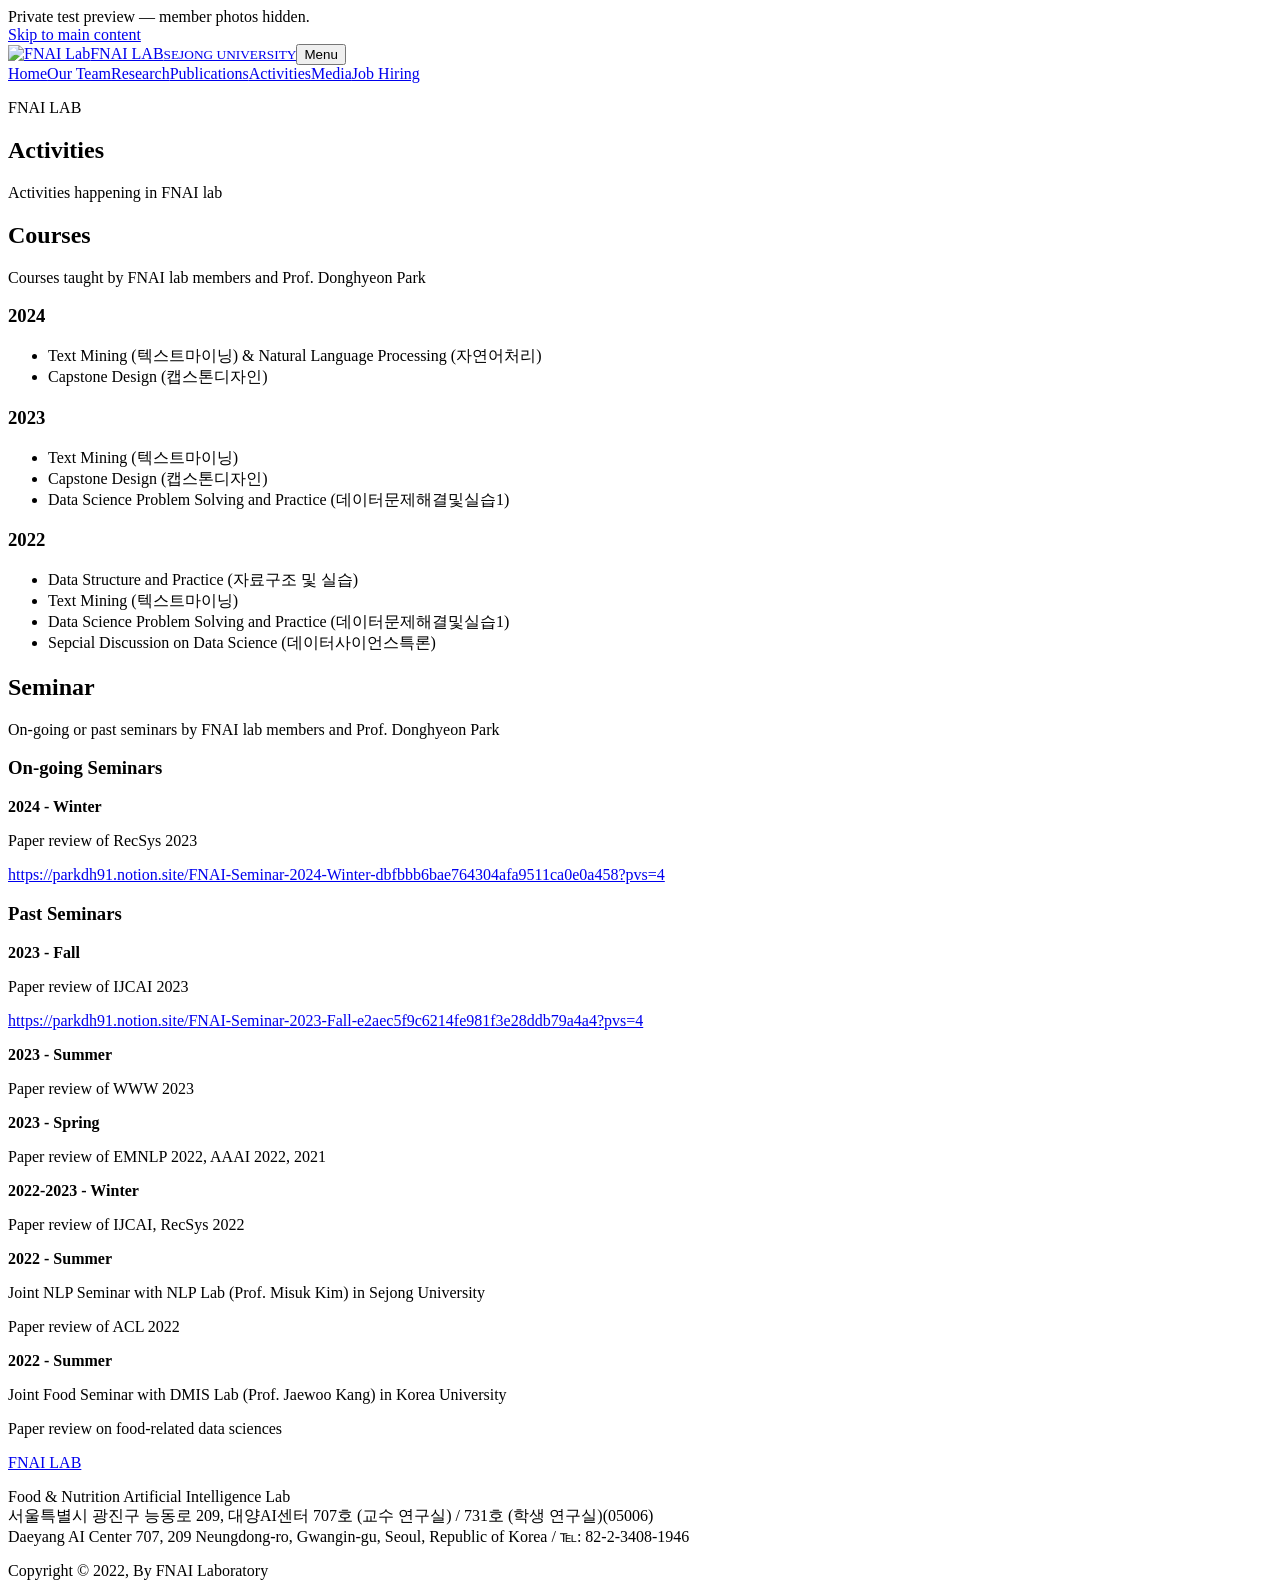
==== activities.html @ 3033a368 "Add FNAI Lab no-photo site: activities.html" ====
<!doctype html><html lang="en"><head><meta charset="utf-8"><meta name="robots" content="noindex,nofollow"><meta name="viewport" content="width=device-width,initial-scale=1"><title>Activities — FNAI LAB</title><link rel="icon" href="assets/logo.svg"><link rel="stylesheet" href="style.css"></head><body><div class="preview-banner" role="status">Private test preview — member photos hidden.</div><a class="skip" href="#main">Skip to main content</a><header class="site-header"><div class="header-inner"><a class="brand" href="index.html"><img src="assets/logo.svg" alt="FNAI Lab"><span>FNAI LAB<small>SEJONG UNIVERSITY</small></span></a><button class="menu" aria-expanded="false" aria-controls="navigation">Menu</button><nav class="site-nav" id="navigation"><a href="index.html">Home</a><a href="team.html">Our Team</a><a href="research.html">Research</a><a href="publications.html">Publications</a><a href="activities.html" aria-current="page">Activities</a><a href="media.html">Media</a><a href="join.html">Job Hiring</a></nav></div></header><main id="main"><section class="page-hero wrap"><p class="kicker">FNAI LAB</p><h1>Activities</h1><p>Activities happening in FNAI lab</p></section><section class="section wrap"><div class="split"><article class="card"><h2>Courses</h2><p>Courses taught by FNAI lab members and Prof. Donghyeon Park</p><h3>2024</h3><ul><li>Text Mining (텍스트마이닝) &amp; Natural Language Processing (자연어처리)</li><li>Capstone Design (캡스톤디자인)</li></ul><h3>2023</h3><ul><li>Text Mining (텍스트마이닝)</li><li>Capstone Design (캡스톤디자인)</li><li>Data Science Problem Solving and Practice (데이터문제해결및실습1)</li></ul><h3>2022</h3><ul><li>Data Structure and Practice (자료구조 및 실습)</li><li>Text Mining (텍스트마이닝)</li><li>Data Science Problem Solving and Practice (데이터문제해결및실습1)</li><li>Sepcial Discussion on Data Science (데이터사이언스특론)</li></ul></article><article class="card"><h2>Seminar</h2><p>On-going or past seminars by FNAI lab members and Prof. Donghyeon Park</p><h3>On-going Seminars</h3><p><strong>2024 - Winter</strong></p><p>Paper review of RecSys 2023</p><p><a class="external" href="https://parkdh91.notion.site/FNAI-Seminar-2024-Winter-dbfbbb6bae764304afa9511ca0e0a458?pvs=4">https://parkdh91.notion.site/FNAI-Seminar-2024-Winter-dbfbbb6bae764304afa9511ca0e0a458?pvs=4</a></p><h3>Past Seminars</h3><p><strong>2023 - Fall</strong></p><p>Paper review of IJCAI 2023</p><p><a class="external" href="https://parkdh91.notion.site/FNAI-Seminar-2023-Fall-e2aec5f9c6214fe981f3e28ddb79a4a4?pvs=4">https://parkdh91.notion.site/FNAI-Seminar-2023-Fall-e2aec5f9c6214fe981f3e28ddb79a4a4?pvs=4</a></p><p><strong>2023 - Summer</strong></p><p>Paper review of WWW 2023</p><p><strong>2023 - Spring</strong></p><p>Paper review of EMNLP 2022, AAAI 2022, 2021</p><p><strong>2022-2023 - Winter</strong></p><p>Paper review of IJCAI, RecSys 2022</p><p><strong>2022 - Summer</strong></p><p>Joint NLP Seminar with NLP Lab (Prof. Misuk Kim) in Sejong University</p><p>Paper review of ACL 2022</p><p><strong>2022 - Summer</strong></p><p>Joint Food Seminar with DMIS Lab (Prof. Jaewoo Kang) in Korea University</p><p>Paper review on food-related data sciences</p></article></div></section></main><footer class="footer"><div class="wrap"><div><a class="footer-logo" href="index.html"><img src="assets/logo.svg" alt="">FNAI LAB</a></div><div><p>Food &amp; Nutrition Artificial Intelligence Lab<br>서울특별시 광진구 능동로 209, 대양AI센터 707호 (교수 연구실) / 731호 (학생 연구실)(05006)<br>Daeyang AI Center 707, 209 Neungdong-ro, Gwangin-gu, Seoul, Republic of Korea / ℡: 82-2-3408-1946</p></div></div><p class="source-note">Copyright © 2022, By FNAI Laboratory</p></footer><script src="script.js"></script></body></html>
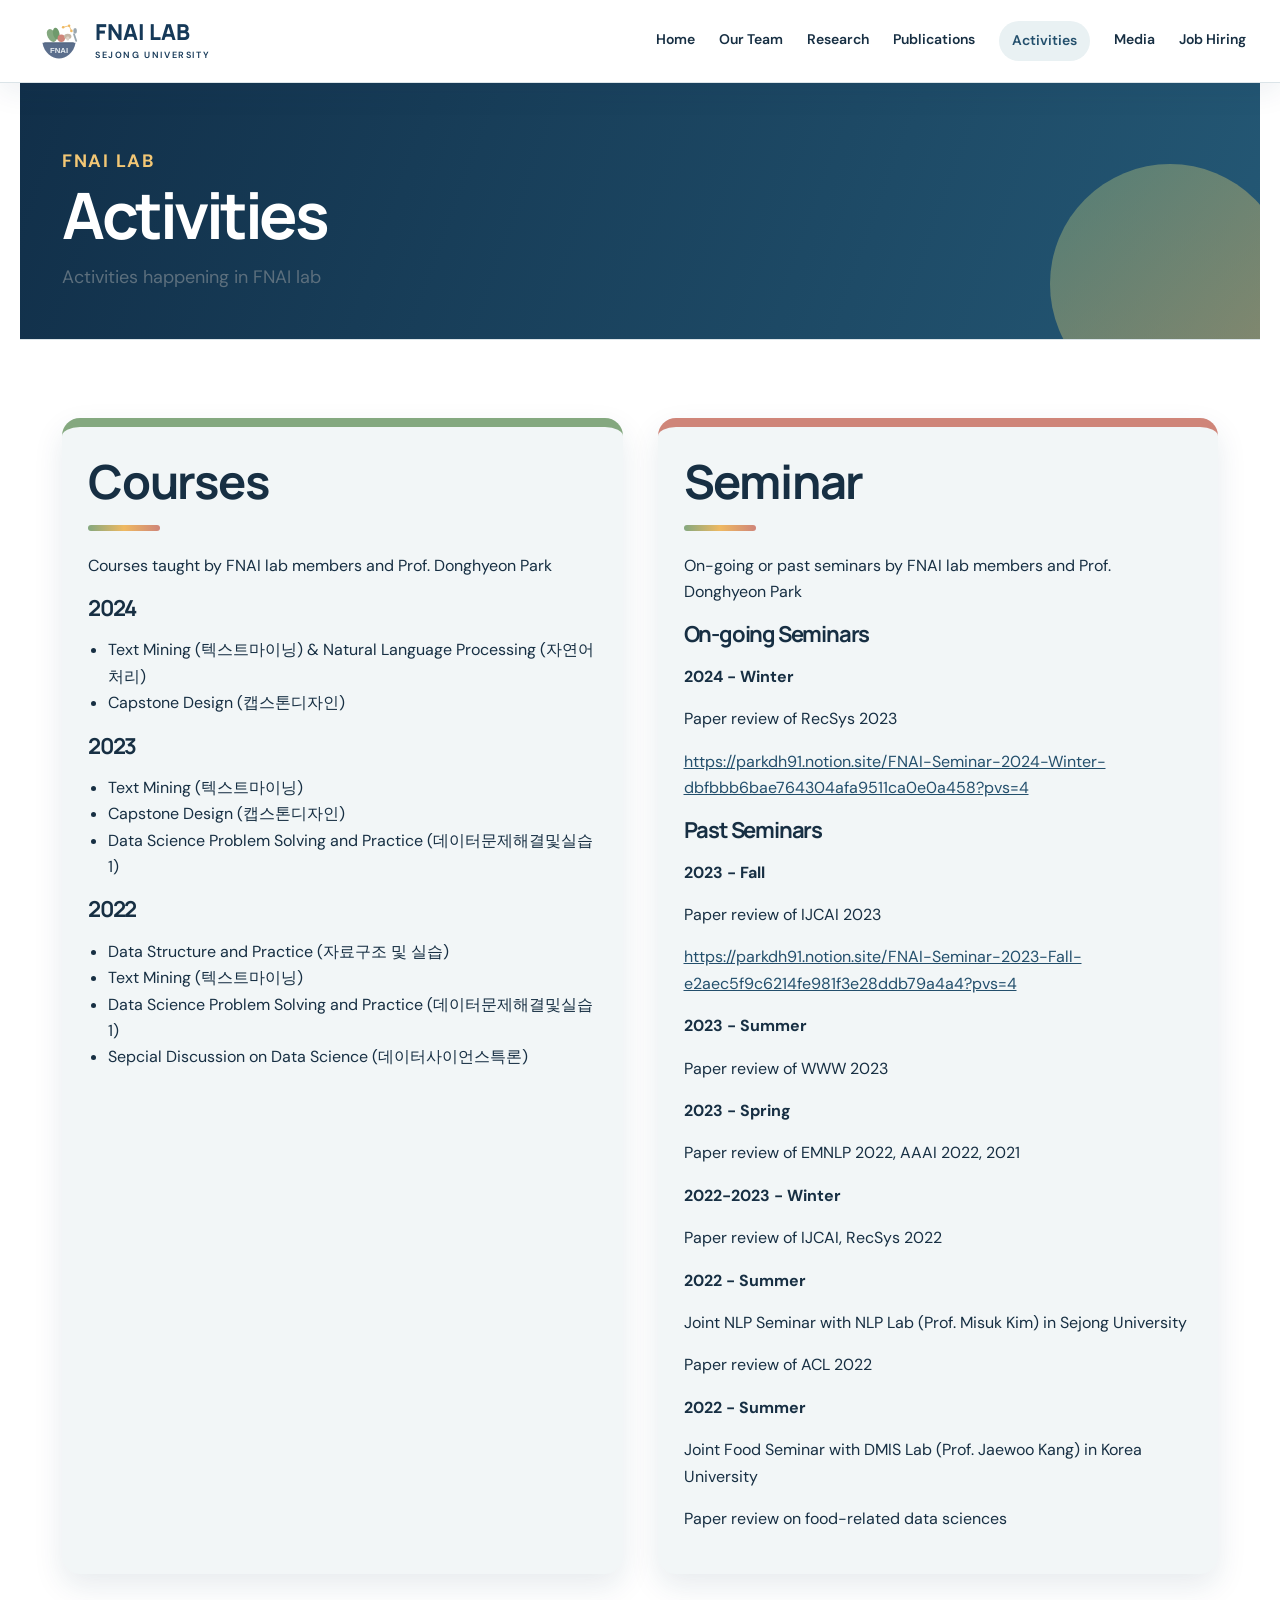
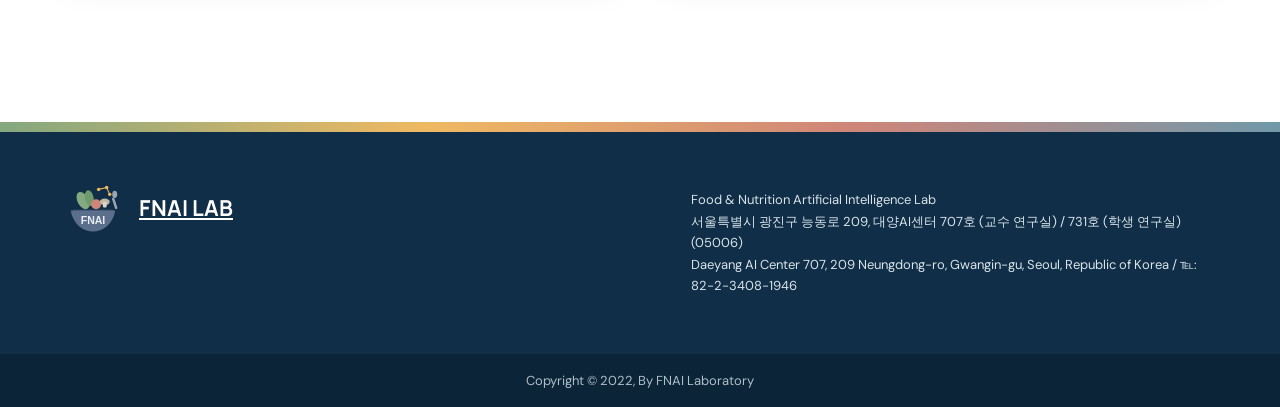
==== commit fce97c25: "Prepare activities.html for GitHub Pages" ====
--- a/activities.html
+++ b/activities.html
@@ -1,2 +1,2 @@
-<!doctype html><html lang="en"><head><meta charset="utf-8"><meta name="robots" content="noindex,nofollow"><meta name="viewport" content="width=device-width,initial-scale=1"><title>Activities — FNAI LAB</title><link rel="icon" href="assets/logo.svg"><link rel="stylesheet" href="style.css"></head><body><div class="preview-banner" role="status">Private test preview — member photos hidden.</div><a class="skip" href="#main">Skip to main content</a><header class="site-header"><div class="header-inner"><a class="brand" href="index.html"><img src="assets/logo.svg" alt="FNAI Lab"><span>FNAI LAB<small>SEJONG UNIVERSITY</small></span></a><button class="menu" aria-expanded="false" aria-controls="navigation">Menu</button><nav class="site-nav" id="navigation"><a href="index.html">Home</a><a href="team.html">Our Team</a><a href="research.html">Research</a><a href="publications.html">Publications</a><a href="activities.html" aria-current="page">Activities</a><a href="media.html">Media</a><a href="join.html">Job Hiring</a></nav></div></header><main id="main"><section class="page-hero wrap"><p class="kicker">FNAI LAB</p><h1>Activities</h1><p>Activities happening in FNAI lab</p></section><section class="section wrap"><div class="split"><article class="card"><h2>Courses</h2><p>Courses taught by FNAI lab members and Prof. Donghyeon Park</p><h3>2024</h3><ul><li>Text Mining (텍스트마이닝) &amp; Natural Language Processing (자연어처리)</li><li>Capstone Design (캡스톤디자인)</li></ul><h3>2023</h3><ul><li>Text Mining (텍스트마이닝)</li><li>Capstone Design (캡스톤디자인)</li><li>Data Science Problem Solving and Practice (데이터문제해결및실습1)</li></ul><h3>2022</h3><ul><li>Data Structure and Practice (자료구조 및 실습)</li><li>Text Mining (텍스트마이닝)</li><li>Data Science Problem Solving and Practice (데이터문제해결및실습1)</li><li>Sepcial Discussion on Data Science (데이터사이언스특론)</li></ul></article><article class="card"><h2>Seminar</h2><p>On-going or past seminars by FNAI lab members and Prof. Donghyeon Park</p><h3>On-going Seminars</h3><p><strong>2024 - Winter</strong></p><p>Paper review of RecSys 2023</p><p><a class="external" href="https://parkdh91.notion.site/FNAI-Seminar-2024-Winter-dbfbbb6bae764304afa9511ca0e0a458?pvs=4">https://parkdh91.notion.site/FNAI-Seminar-2024-Winter-dbfbbb6bae764304afa9511ca0e0a458?pvs=4</a></p><h3>Past Seminars</h3><p><strong>2023 - Fall</strong></p><p>Paper review of IJCAI 2023</p><p><a class="external" href="https://parkdh91.notion.site/FNAI-Seminar-2023-Fall-e2aec5f9c6214fe981f3e28ddb79a4a4?pvs=4">https://parkdh91.notion.site/FNAI-Seminar-2023-Fall-e2aec5f9c6214fe981f3e28ddb79a4a4?pvs=4</a></p><p><strong>2023 - Summer</strong></p><p>Paper review of WWW 2023</p><p><strong>2023 - Spring</strong></p><p>Paper review of EMNLP 2022, AAAI 2022, 2021</p><p><strong>2022-2023 - Winter</strong></p><p>Paper review of IJCAI, RecSys 2022</p><p><strong>2022 - Summer</strong></p><p>Joint NLP Seminar with NLP Lab (Prof. Misuk Kim) in Sejong University</p><p>Paper review of ACL 2022</p><p><strong>2022 - Summer</strong></p><p>Joint Food Seminar with DMIS Lab (Prof. Jaewoo Kang) in Korea University</p><p>Paper review on food-related data sciences</p></article></div></section></main><footer class="footer"><div class="wrap"><div><a class="footer-logo" href="index.html"><img src="assets/logo.svg" alt="">FNAI LAB</a></div><div><p>Food &amp; Nutrition Artificial Intelligence Lab<br>서울특별시 광진구 능동로 209, 대양AI센터 707호 (교수 연구실) / 731호 (학생 연구실)(05006)<br>Daeyang AI Center 707, 209 Neungdong-ro, Gwangin-gu, Seoul, Republic of Korea / ℡: 82-2-3408-1946</p></div></div><p class="source-note">Copyright © 2022, By FNAI Laboratory</p></footer><script src="script.js"></script></body></html>
+<!doctype html><html lang="en"><head><meta charset="utf-8"><meta name="viewport" content="width=device-width,initial-scale=1"><title>Activities — FNAI LAB</title><link rel="icon" href="assets/logo.svg"><link rel="stylesheet" href="style.css"></head><body><a class="skip" href="#main">Skip to main content</a><header class="site-header"><div class="header-inner"><a class="brand" href="index.html"><img src="assets/logo.svg" alt="FNAI Lab"><span>FNAI LAB<small>SEJONG UNIVERSITY</small></span></a><button class="menu" aria-expanded="false" aria-controls="navigation">Menu</button><nav class="site-nav" id="navigation"><a href="index.html">Home</a><a href="team.html">Our Team</a><a href="research.html">Research</a><a href="publications.html">Publications</a><a href="activities.html" aria-current="page">Activities</a><a href="media.html">Media</a><a href="join.html">Job Hiring</a></nav></div></header><main id="main"><section class="page-hero wrap"><p class="kicker">FNAI LAB</p><h1>Activities</h1><p>Activities happening in FNAI lab</p></section><section class="section wrap"><div class="split"><article class="card"><h2>Courses</h2><p>Courses taught by FNAI lab members and Prof. Donghyeon Park</p><h3>2024</h3><ul><li>Text Mining (텍스트마이닝) &amp; Natural Language Processing (자연어처리)</li><li>Capstone Design (캡스톤디자인)</li></ul><h3>2023</h3><ul><li>Text Mining (텍스트마이닝)</li><li>Capstone Design (캡스톤디자인)</li><li>Data Science Problem Solving and Practice (데이터문제해결및실습1)</li></ul><h3>2022</h3><ul><li>Data Structure and Practice (자료구조 및 실습)</li><li>Text Mining (텍스트마이닝)</li><li>Data Science Problem Solving and Practice (데이터문제해결및실습1)</li><li>Sepcial Discussion on Data Science (데이터사이언스특론)</li></ul></article><article class="card"><h2>Seminar</h2><p>On-going or past seminars by FNAI lab members and Prof. Donghyeon Park</p><h3>On-going Seminars</h3><p><strong>2024 - Winter</strong></p><p>Paper review of RecSys 2023</p><p><a class="external" href="https://parkdh91.notion.site/FNAI-Seminar-2024-Winter-dbfbbb6bae764304afa9511ca0e0a458?pvs=4">https://parkdh91.notion.site/FNAI-Seminar-2024-Winter-dbfbbb6bae764304afa9511ca0e0a458?pvs=4</a></p><h3>Past Seminars</h3><p><strong>2023 - Fall</strong></p><p>Paper review of IJCAI 2023</p><p><a class="external" href="https://parkdh91.notion.site/FNAI-Seminar-2023-Fall-e2aec5f9c6214fe981f3e28ddb79a4a4?pvs=4">https://parkdh91.notion.site/FNAI-Seminar-2023-Fall-e2aec5f9c6214fe981f3e28ddb79a4a4?pvs=4</a></p><p><strong>2023 - Summer</strong></p><p>Paper review of WWW 2023</p><p><strong>2023 - Spring</strong></p><p>Paper review of EMNLP 2022, AAAI 2022, 2021</p><p><strong>2022-2023 - Winter</strong></p><p>Paper review of IJCAI, RecSys 2022</p><p><strong>2022 - Summer</strong></p><p>Joint NLP Seminar with NLP Lab (Prof. Misuk Kim) in Sejong University</p><p>Paper review of ACL 2022</p><p><strong>2022 - Summer</strong></p><p>Joint Food Seminar with DMIS Lab (Prof. Jaewoo Kang) in Korea University</p><p>Paper review on food-related data sciences</p></article></div></section></main><footer class="footer"><div class="wrap"><div><a class="footer-logo" href="index.html"><img src="assets/logo.svg" alt="">FNAI LAB</a></div><div><p>Food &amp; Nutrition Artificial Intelligence Lab<br>서울특별시 광진구 능동로 209, 대양AI센터 707호 (교수 연구실) / 731호 (학생 연구실)(05006)<br>Daeyang AI Center 707, 209 Neungdong-ro, Gwangin-gu, Seoul, Republic of Korea / ℡: 82-2-3408-1946</p></div></div><p class="source-note">Copyright © 2022, By FNAI Laboratory</p></footer><script src="script.js"></script></body></html>
 
--- a/style.css
+++ b/style.css
@@ -0,0 +1,8 @@
+@import url('https://fonts.googleapis.com/css2?family=DM+Sans:wght@400;500;600;700&family=Manrope:wght@500;600;700;800&display=swap');
+@import url('brand.css');
+:root{--navy:#163958;--navy2:#234f6c;--blue:#7099aa;--ink:#172f43;--muted:#5c6f7d;--line:#dbe4e8;--mist:#f2f6f7;--white:#fff;--coral:#cf8579;--green:#84a87f;--gold:#efb962}*{box-sizing:border-box}html{scroll-behavior:smooth}body{margin:0;color:var(--ink);background:#fff;font:16px/1.65 'DM Sans',Arial,sans-serif}a{color:inherit;text-decoration:none}img{max-width:100%;display:block}a:focus-visible,button:focus-visible{outline:3px solid var(--gold);outline-offset:4px}.skip{position:absolute;left:14px;top:-100px;background:white;padding:10px;z-index:20}.skip:focus{top:10px}.wrap{max-width:1240px;margin:auto;padding-left:42px;padding-right:42px}.site-header{position:sticky;top:0;z-index:10;background:#ffffffee;backdrop-filter:blur(14px);border-bottom:1px solid var(--line)}.header-inner{max-width:1380px;margin:auto;padding:18px 34px;display:flex;align-items:center;justify-content:space-between;gap:25px}.brand{display:flex;align-items:center;gap:11px;font:800 22px/1 Manrope,sans-serif}.brand img{width:50px;height:46px;object-fit:contain}.brand small{display:block;font:600 9px/1.4 'DM Sans',sans-serif;letter-spacing:1.6px;margin-top:6px}.site-nav{display:flex;align-items:center;gap:24px;font-size:14px;font-weight:600}.site-nav a{padding:8px 0;border-bottom:2px solid transparent}.site-nav a:hover,.site-nav a[aria-current="page"]{color:var(--navy2);border-color:var(--blue)}.menu{display:none;border:1px solid var(--line);background:#fff;color:var(--ink);padding:8px 12px;font:600 14px 'DM Sans'}.hero{min-height:620px;display:grid;grid-template-columns:1.05fr .95fr;gap:55px;align-items:center;padding-top:64px;padding-bottom:64px}.kicker{margin:0 0 18px;font-size:12px;font-weight:700;letter-spacing:1.7px;text-transform:uppercase;color:var(--navy2)}h1,h2,h3,h4{font-family:Manrope,Arial,sans-serif;line-height:1.2;margin-top:0;letter-spacing:-1.2px}h1{font-size:clamp(48px,6vw,76px);letter-spacing:-3.5px;margin-bottom:22px}h2{font-size:clamp(32px,4vw,47px);margin-bottom:22px}h3{font-size:24px;margin-bottom:12px}.hero-copy>p:not(.kicker){font-size:19px;color:var(--muted)}.hero-copy .quote{font-size:25px!important;font-weight:600;color:var(--navy)!important;margin:26px 0}.topic-list{display:grid;gap:9px;margin-top:30px}.topic-list span{border-top:1px solid var(--line);padding-top:9px;font-size:15px}.hero-panel{min-height:480px;background:linear-gradient(145deg,#edf3f4,#dce8eb);display:flex;align-items:center;justify-content:center;padding:36px;position:relative;overflow:hidden}.hero-panel:before,.hero-panel:after{content:"";position:absolute;border-radius:50%;width:220px;height:220px;opacity:.3}.hero-panel:before{background:var(--green);left:-100px;top:-100px}.hero-panel:after{background:var(--gold);right:-90px;bottom:-110px}.hero-panel img{width:88%;max-width:430px;position:relative;z-index:1}.band{background:var(--navy);color:white;padding:30px 0}.band .wrap{display:flex;justify-content:space-between;align-items:center;gap:30px}.band p{margin:0;font-size:20px;font-weight:500}.button{display:inline-flex;justify-content:space-between;gap:25px;align-items:center;background:var(--navy);color:white;padding:14px 20px;font-weight:600;font-size:14px}.button.light{background:white;color:var(--navy)}.section{padding-top:78px;padding-bottom:78px}.section.alt{background:var(--mist)}.section-head{display:grid;grid-template-columns:.7fr 1.3fr;gap:60px;margin-bottom:42px}.section-head p{margin-top:0;color:var(--muted)}.exact-copy{max-width:950px}.exact-copy p,.exact-copy li{font-size:16px}.news-list{display:grid;gap:0}.news-item{padding:26px 0;border-top:1px solid var(--line)}.news-item:last-child{border-bottom:1px solid var(--line)}.news-item p{margin:0}.news-item ul{margin:12px 0 0}.page-hero{padding-top:64px;padding-bottom:46px;border-bottom:1px solid var(--line)}.page-hero h1{font-size:clamp(45px,5vw,67px);margin-bottom:10px}.page-hero p{margin:0;color:var(--muted);font-size:18px}.subnav{position:sticky;top:84px;z-index:5;background:white;border-bottom:1px solid var(--line)}.subnav .wrap{display:flex;gap:24px;overflow:auto;padding-top:12px;padding-bottom:12px;font-size:13px;font-weight:700}.subnav a{white-space:nowrap}.subnav a:hover{color:var(--blue)}.team-section{padding-top:64px;padding-bottom:30px}.team-section>h2{padding-bottom:18px;border-bottom:1px solid var(--line)}.profile-grid{display:grid;grid-template-columns:repeat(3,1fr);gap:28px}.profile{background:var(--mist);border-top:3px solid var(--navy);min-width:0}.profile img{width:100%;aspect-ratio:4/3;object-fit:cover;object-position:center top;background:#dce5e9}.profile-body{padding:22px}.profile h3{font-size:22px;letter-spacing:-.6px}.profile p{margin:6px 0;color:var(--muted);font-size:14px}.profile p strong{color:var(--ink)}.profile.lead{display:grid;grid-template-columns:minmax(280px,.65fr) 1.35fr;grid-column:1/-1}.profile.lead img{aspect-ratio:auto;height:100%;min-height:500px}.profile.lead .profile-body{padding:34px}.profile.lead h3{font-size:33px}.details{margin-top:26px;padding-top:22px;border-top:1px solid #cbd8dd}.details h4{font-size:17px;margin:22px 0 8px}.details ul{margin:0;padding-left:20px}.small-grid{display:grid;grid-template-columns:repeat(4,1fr);gap:20px}.small-grid .profile h3{font-size:18px}.small-grid .profile-body{padding:18px}.small-grid .profile img{aspect-ratio:1/1}.research-topics{display:grid;grid-template-columns:repeat(3,1fr);gap:24px;counter-reset:topics}.topic{padding:28px;background:var(--mist);border-top:3px solid var(--navy)}.topic:before{counter-increment:topics;content:"0" counter(topics);display:block;font-size:12px;color:var(--muted);margin-bottom:30px}.topic ul{padding-left:18px}.project{padding:30px 0;border-top:1px solid var(--line)}.project h3{font-size:23px}.project p{margin:5px 0;color:var(--muted)}.pub-group{margin-top:55px}.pub-list{padding-left:22px}.pub-list li{padding:16px 0 16px 8px;border-top:1px solid var(--line)}.pub-list li:last-child{border-bottom:1px solid var(--line)}.pub-list a{color:var(--navy2);text-decoration:underline}.split{display:grid;grid-template-columns:repeat(2,1fr);gap:35px}.card{padding:26px;background:var(--mist);border-top:3px solid var(--navy)}.card h3{font-size:22px}.card ul{padding-left:20px}.media-item{padding:36px 0;border-top:1px solid var(--line)}.media-item h2{font-size:27px}.media-item blockquote{border-left:3px solid var(--blue);margin:22px 0 0;padding-left:22px;color:var(--muted)}.contact-grid{display:grid;grid-template-columns:1fr 1fr;gap:50px}.contact-grid ul{padding-left:20px}.footer{background:#102e47;color:#d9e4e9;margin-top:70px}.footer .wrap{display:grid;grid-template-columns:1.1fr 1fr;gap:50px;padding-top:45px;padding-bottom:45px}.footer-logo{display:flex;align-items:center;gap:15px;color:white;font:700 22px Manrope}.footer-logo img{width:62px}.footer p{font-size:13px;margin:12px 0 0}.footer a{text-decoration:underline}.source-note{padding:16px 0;text-align:center;background:#0b2438;color:#aebfc9;font-size:12px;margin:0}.external{color:var(--navy2);text-decoration:underline}.muted{color:var(--muted)}@media(max-width:1000px){.site-nav{gap:14px;font-size:13px}.hero{gap:30px}.profile-grid{grid-template-columns:repeat(2,1fr)}.small-grid{grid-template-columns:repeat(3,1fr)}.research-topics{grid-template-columns:1fr}.profile.lead{grid-template-columns:.75fr 1.25fr}}@media(max-width:760px){.wrap{padding-left:22px;padding-right:22px}.header-inner{padding:14px 20px}.brand img{width:43px;height:40px}.menu{display:block}.site-nav{display:none;position:absolute;left:0;right:0;top:69px;background:#fff;border-bottom:1px solid var(--line);padding:22px;flex-direction:column;align-items:stretch}.site-nav.open{display:flex}.site-nav a{padding:8px}.hero{grid-template-columns:1fr;min-height:0;padding-top:42px}.hero-panel{min-height:340px}.band .wrap{align-items:flex-start;flex-direction:column}.section{padding-top:54px;padding-bottom:54px}.section-head{grid-template-columns:1fr;gap:10px}.page-hero{padding-top:42px}.subnav{top:69px}.profile-grid,.small-grid,.split,.contact-grid{grid-template-columns:1fr}.profile.lead{display:block}.profile.lead img{height:auto;min-height:0;aspect-ratio:4/3}.footer .wrap{grid-template-columns:1fr;gap:25px}}@media(prefers-reduced-motion:reduce){html{scroll-behavior:auto}}
+.preview-banner{background:#163958;color:#e8eef2;text-align:center;font:600 13px/1.45 'DM Sans',Arial,sans-serif;padding:8px 16px;letter-spacing:.02em}
+.profile img[src*="avatar-placeholder.svg"]{object-fit:contain;object-position:center;padding:16%;background:linear-gradient(180deg,#5b7388,#163958)}
+.profile.lead img[src*="avatar-placeholder.svg"]{min-height:280px;height:auto}
+.small-grid .profile img[src*="avatar-placeholder.svg"]{padding:18%}
+
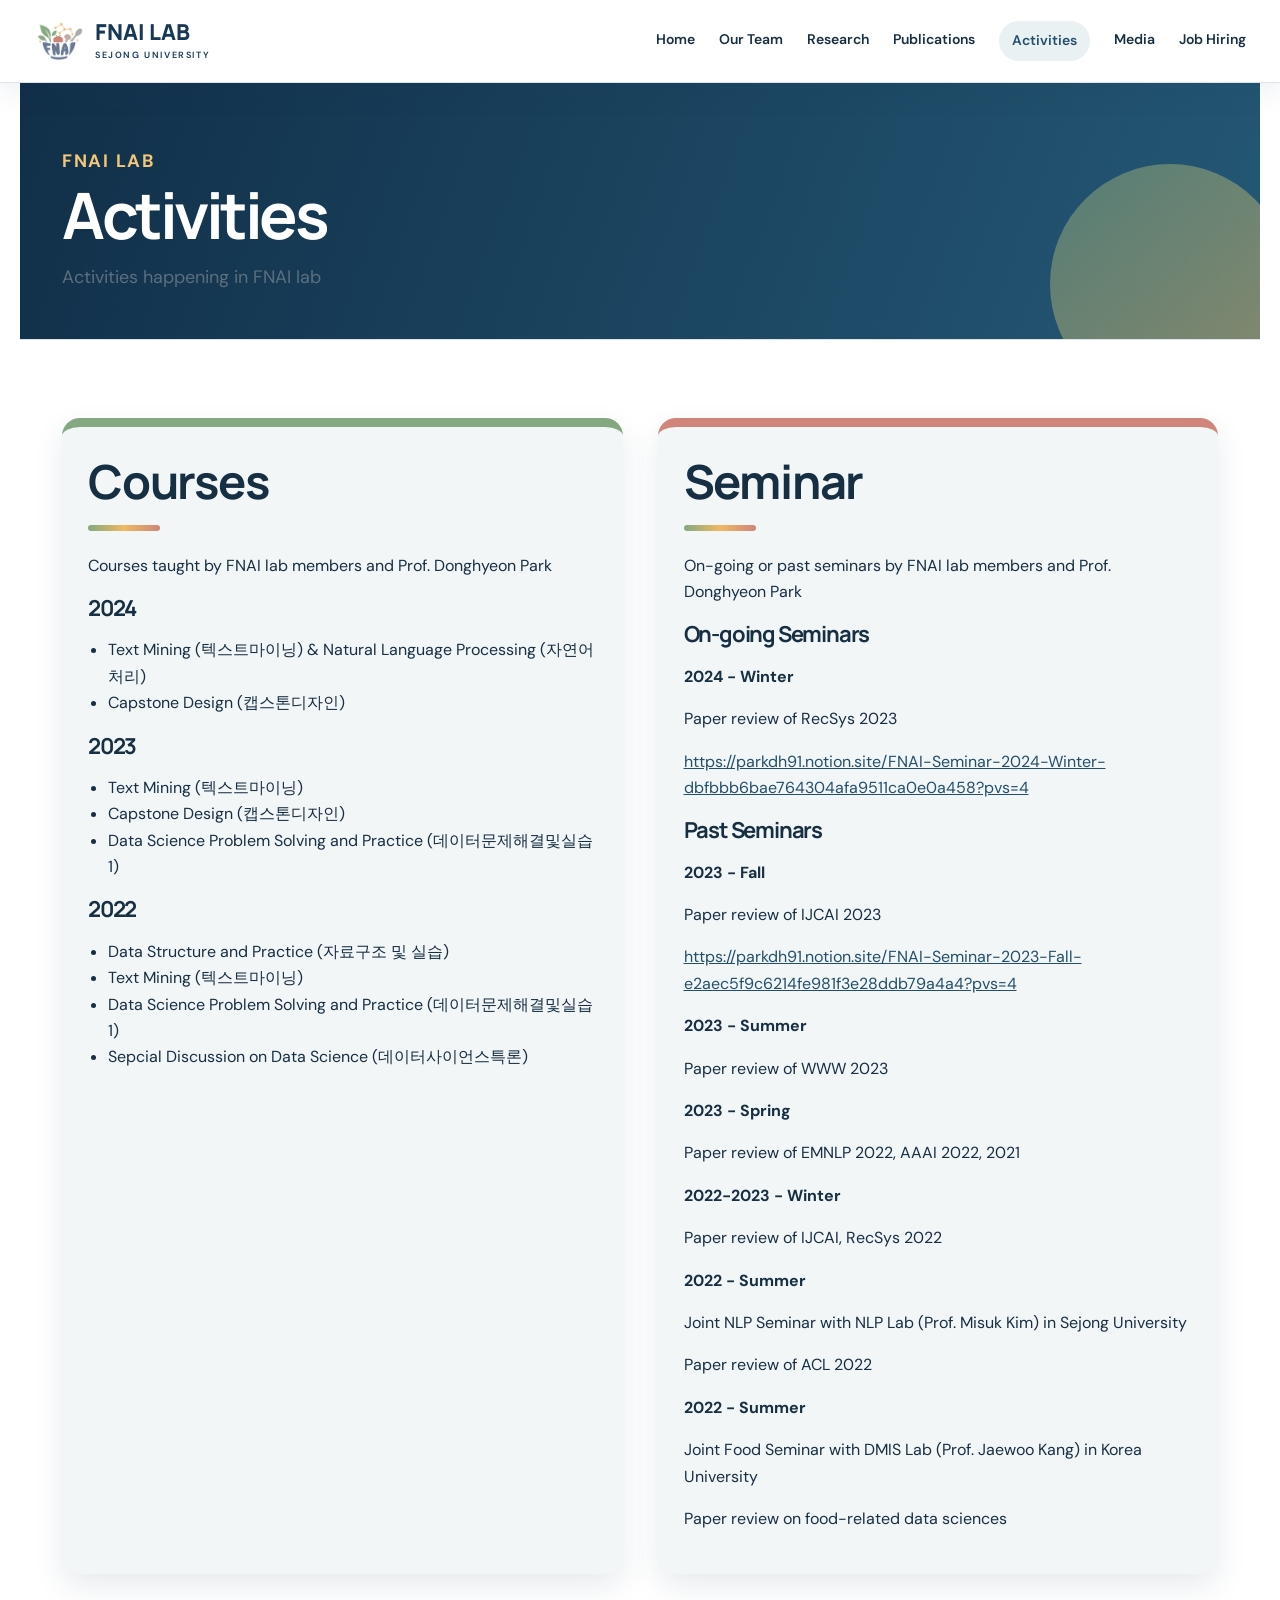
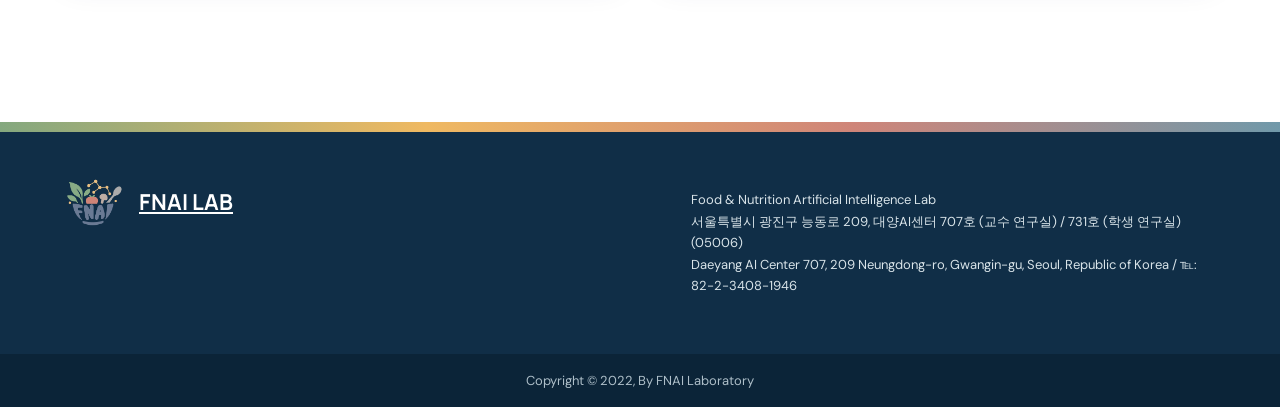
==== commit a002934a: "Improve card spacing, publication layout, and lab logo" ====
--- a/activities.html
+++ b/activities.html
@@ -1,2 +1 @@
-<!doctype html><html lang="en"><head><meta charset="utf-8"><meta name="viewport" content="width=device-width,initial-scale=1"><title>Activities — FNAI LAB</title><link rel="icon" href="assets/logo.svg"><link rel="stylesheet" href="style.css"></head><body><a class="skip" href="#main">Skip to main content</a><header class="site-header"><div class="header-inner"><a class="brand" href="index.html"><img src="assets/logo.svg" alt="FNAI Lab"><span>FNAI LAB<small>SEJONG UNIVERSITY</small></span></a><button class="menu" aria-expanded="false" aria-controls="navigation">Menu</button><nav class="site-nav" id="navigation"><a href="index.html">Home</a><a href="team.html">Our Team</a><a href="research.html">Research</a><a href="publications.html">Publications</a><a href="activities.html" aria-current="page">Activities</a><a href="media.html">Media</a><a href="join.html">Job Hiring</a></nav></div></header><main id="main"><section class="page-hero wrap"><p class="kicker">FNAI LAB</p><h1>Activities</h1><p>Activities happening in FNAI lab</p></section><section class="section wrap"><div class="split"><article class="card"><h2>Courses</h2><p>Courses taught by FNAI lab members and Prof. Donghyeon Park</p><h3>2024</h3><ul><li>Text Mining (텍스트마이닝) &amp; Natural Language Processing (자연어처리)</li><li>Capstone Design (캡스톤디자인)</li></ul><h3>2023</h3><ul><li>Text Mining (텍스트마이닝)</li><li>Capstone Design (캡스톤디자인)</li><li>Data Science Problem Solving and Practice (데이터문제해결및실습1)</li></ul><h3>2022</h3><ul><li>Data Structure and Practice (자료구조 및 실습)</li><li>Text Mining (텍스트마이닝)</li><li>Data Science Problem Solving and Practice (데이터문제해결및실습1)</li><li>Sepcial Discussion on Data Science (데이터사이언스특론)</li></ul></article><article class="card"><h2>Seminar</h2><p>On-going or past seminars by FNAI lab members and Prof. Donghyeon Park</p><h3>On-going Seminars</h3><p><strong>2024 - Winter</strong></p><p>Paper review of RecSys 2023</p><p><a class="external" href="https://parkdh91.notion.site/FNAI-Seminar-2024-Winter-dbfbbb6bae764304afa9511ca0e0a458?pvs=4">https://parkdh91.notion.site/FNAI-Seminar-2024-Winter-dbfbbb6bae764304afa9511ca0e0a458?pvs=4</a></p><h3>Past Seminars</h3><p><strong>2023 - Fall</strong></p><p>Paper review of IJCAI 2023</p><p><a class="external" href="https://parkdh91.notion.site/FNAI-Seminar-2023-Fall-e2aec5f9c6214fe981f3e28ddb79a4a4?pvs=4">https://parkdh91.notion.site/FNAI-Seminar-2023-Fall-e2aec5f9c6214fe981f3e28ddb79a4a4?pvs=4</a></p><p><strong>2023 - Summer</strong></p><p>Paper review of WWW 2023</p><p><strong>2023 - Spring</strong></p><p>Paper review of EMNLP 2022, AAAI 2022, 2021</p><p><strong>2022-2023 - Winter</strong></p><p>Paper review of IJCAI, RecSys 2022</p><p><strong>2022 - Summer</strong></p><p>Joint NLP Seminar with NLP Lab (Prof. Misuk Kim) in Sejong University</p><p>Paper review of ACL 2022</p><p><strong>2022 - Summer</strong></p><p>Joint Food Seminar with DMIS Lab (Prof. Jaewoo Kang) in Korea University</p><p>Paper review on food-related data sciences</p></article></div></section></main><footer class="footer"><div class="wrap"><div><a class="footer-logo" href="index.html"><img src="assets/logo.svg" alt="">FNAI LAB</a></div><div><p>Food &amp; Nutrition Artificial Intelligence Lab<br>서울특별시 광진구 능동로 209, 대양AI센터 707호 (교수 연구실) / 731호 (학생 연구실)(05006)<br>Daeyang AI Center 707, 209 Neungdong-ro, Gwangin-gu, Seoul, Republic of Korea / ℡: 82-2-3408-1946</p></div></div><p class="source-note">Copyright © 2022, By FNAI Laboratory</p></footer><script src="script.js"></script></body></html>
-
+<!doctype html><html lang="en"><head><meta charset="utf-8"><meta name="viewport" content="width=device-width,initial-scale=1"><title>Activities — FNAI LAB</title><link rel="icon" href="assets/logo.png"><link rel="stylesheet" href="style.css"></head><body><a class="skip" href="#main">Skip to main content</a><header class="site-header"><div class="header-inner"><a class="brand" href="index.html"><img src="assets/logo.png" alt="FNAI Lab"><span>FNAI LAB<small>SEJONG UNIVERSITY</small></span></a><button class="menu" aria-expanded="false" aria-controls="navigation">Menu</button><nav class="site-nav" id="navigation"><a href="index.html">Home</a><a href="team.html">Our Team</a><a href="research.html">Research</a><a href="publications.html">Publications</a><a href="activities.html" aria-current="page">Activities</a><a href="media.html">Media</a><a href="join.html">Job Hiring</a></nav></div></header><main id="main"><section class="page-hero wrap"><p class="kicker">FNAI LAB</p><h1>Activities</h1><p>Activities happening in FNAI lab</p></section><section class="section wrap"><div class="split"><article class="card"><h2>Courses</h2><p>Courses taught by FNAI lab members and Prof. Donghyeon Park</p><h3>2024</h3><ul><li>Text Mining (텍스트마이닝) &amp; Natural Language Processing (자연어처리)</li><li>Capstone Design (캡스톤디자인)</li></ul><h3>2023</h3><ul><li>Text Mining (텍스트마이닝)</li><li>Capstone Design (캡스톤디자인)</li><li>Data Science Problem Solving and Practice (데이터문제해결및실습1)</li></ul><h3>2022</h3><ul><li>Data Structure and Practice (자료구조 및 실습)</li><li>Text Mining (텍스트마이닝)</li><li>Data Science Problem Solving and Practice (데이터문제해결및실습1)</li><li>Sepcial Discussion on Data Science (데이터사이언스특론)</li></ul></article><article class="card"><h2>Seminar</h2><p>On-going or past seminars by FNAI lab members and Prof. Donghyeon Park</p><h3>On-going Seminars</h3><p><strong>2024 - Winter</strong></p><p>Paper review of RecSys 2023</p><p><a class="external" href="https://parkdh91.notion.site/FNAI-Seminar-2024-Winter-dbfbbb6bae764304afa9511ca0e0a458?pvs=4">https://parkdh91.notion.site/FNAI-Seminar-2024-Winter-dbfbbb6bae764304afa9511ca0e0a458?pvs=4</a></p><h3>Past Seminars</h3><p><strong>2023 - Fall</strong></p><p>Paper review of IJCAI 2023</p><p><a class="external" href="https://parkdh91.notion.site/FNAI-Seminar-2023-Fall-e2aec5f9c6214fe981f3e28ddb79a4a4?pvs=4">https://parkdh91.notion.site/FNAI-Seminar-2023-Fall-e2aec5f9c6214fe981f3e28ddb79a4a4?pvs=4</a></p><p><strong>2023 - Summer</strong></p><p>Paper review of WWW 2023</p><p><strong>2023 - Spring</strong></p><p>Paper review of EMNLP 2022, AAAI 2022, 2021</p><p><strong>2022-2023 - Winter</strong></p><p>Paper review of IJCAI, RecSys 2022</p><p><strong>2022 - Summer</strong></p><p>Joint NLP Seminar with NLP Lab (Prof. Misuk Kim) in Sejong University</p><p>Paper review of ACL 2022</p><p><strong>2022 - Summer</strong></p><p>Joint Food Seminar with DMIS Lab (Prof. Jaewoo Kang) in Korea University</p><p>Paper review on food-related data sciences</p></article></div></section></main><footer class="footer"><div class="wrap"><div><a class="footer-logo" href="index.html"><img src="assets/logo.png" alt="">FNAI LAB</a></div><div><p>Food &amp; Nutrition Artificial Intelligence Lab<br>서울특별시 광진구 능동로 209, 대양AI센터 707호 (교수 연구실) / 731호 (학생 연구실)(05006)<br>Daeyang AI Center 707, 209 Neungdong-ro, Gwangin-gu, Seoul, Republic of Korea / ℡: 82-2-3408-1946</p></div></div><p class="source-note">Copyright © 2022, By FNAI Laboratory</p></footer><script src="script.js"></script></body></html>
--- a/style.css
+++ b/style.css
@@ -4,5 +4,14 @@
 .preview-banner{background:#163958;color:#e8eef2;text-align:center;font:600 13px/1.45 'DM Sans',Arial,sans-serif;padding:8px 16px;letter-spacing:.02em}
 .profile img[src*="avatar-placeholder.svg"]{object-fit:contain;object-position:center;padding:16%;background:linear-gradient(180deg,#5b7388,#163958)}
 .profile.lead img[src*="avatar-placeholder.svg"]{min-height:280px;height:auto}
-.small-grid .profile img[src*="avatar-placeholder.svg"]{padding:18%}
-
+.small-grid .profile img[src*="avatar-placeholder.svg"]{padding:18%}
+
+/* Final card spacing and publication legend/alignment overrides. */
+.news-item{padding:32px 36px}
+.project{padding:30px 38px}
+.media-item{padding:38px 44px}
+.pub-list li{padding:24px 28px 24px 64px}
+.pub-list li:before{left:24px;top:24px;line-height:1.45}
+.publication-key{display:inline-flex;align-items:center;gap:9px;margin-top:14px!important;padding:9px 13px;border-radius:10px;background:rgba(255,216,93,.16);font-size:15px!important}
+.publication-key .key-swatch{display:inline-block;width:24px;height:14px;border-radius:4px;background:#ffd85d;border:1px solid rgba(22,57,88,.12)}
+@media(max-width:760px){.news-item{padding:26px 24px}.project{padding:26px 24px}.media-item{padding:28px 24px}.pub-list li{padding:22px 18px 22px 52px}.pub-list li:before{left:18px;top:22px}}
